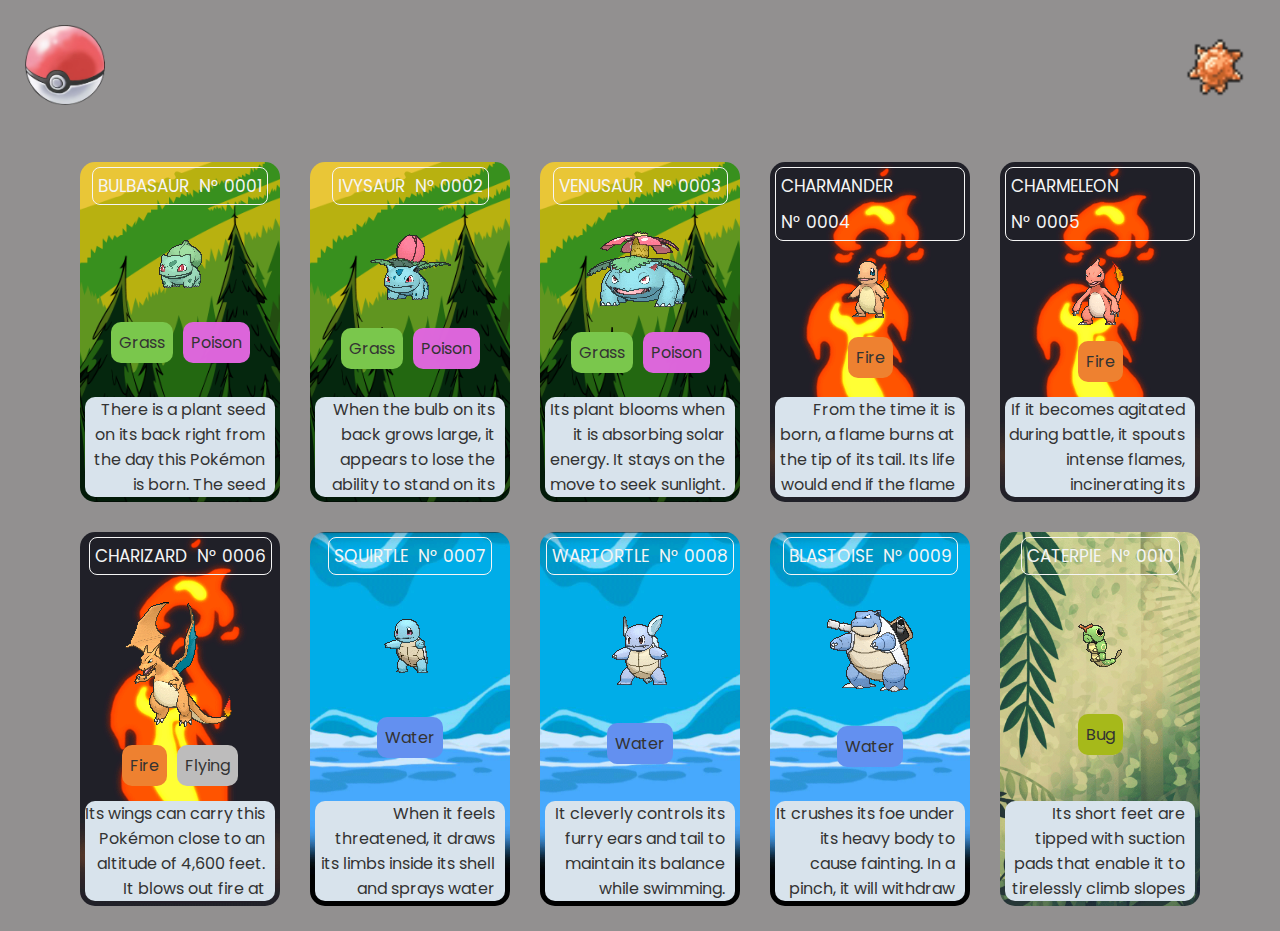
==== index.html @ ebc4c0cf "new-logo" ====
<!DOCTYPE html>
<html lang="en">
<head>
    <meta charset="UTF-8">
    <meta http-equiv="X-UA-Compatible" content="IE=edge">
    <meta name="viewport" content="width=device-width, initial-scale=1.0">

    <link rel="shortcut icon" href="./src/images/icon.png" type="image/x-icon">

    <link rel="stylesheet" href="./src/css/reset.css">
    <link rel="stylesheet" href="./src/css/style.css">
    <link rel="stylesheet" href="./src/css/scrollbar.css">
    <link rel="stylesheet" href="./src/css/themes.css">
    <link rel="stylesheet" href="./src/css/types.css">

    <link rel="preconnect" href="https://fonts.googleapis.com">
    <link rel="preconnect" href="https://fonts.gstatic.com" crossorigin>
    <link href="https://fonts.googleapis.com/css2?family=Poppins:wght@300;500;800&display=swap" rel="stylesheet">

    <title>LegendyDex - The ultimate PokeDex</title>
</head>
<body>
    <header>

        <a href="#">
            <img src="./src/images/pokeball.jpg" alt="pokeball-logo" class="logo">
        </a>
        <button id="theme-button" onclick="trocar_tema()">
            <img src="./src/images/sun-stone.png" alt="sun-button" class="button-img">
        </button>
       
    </header>

    <main>

        <ul class="poke-list">
            <li class="grass-poke-card">

                <div class="info">
                    <!-- span =  -->
                    <span>Bulbasaur</span>
                    <span>N° 0001</span>
                </div>

                <img src="./src/images/pokemons/bulbasaur.gif" alt="bulbasaur" class="poke-gif">

                <ul class="types">
                    <li class="grass-type">Grass</li>
                    <li class="poison-type">Poison</li>
                </ul>

                <p class="desc">
                    There is a plant seed on its back right from the day this Pokémon is born. The seed slowly grows 
                    larger.
                </p>

            </li>
            <li class="grass-poke-card">

                <div class="info">
                    <!-- span =  -->
                    <span>Ivysaur</span>
                    <span>N° 0002</span>
                </div>

                <img src="./src/images/pokemons/ivysaur.gif" alt="ivysaur" class="poke-gif">

                <ul class="types">
                    <li class="grass-type">Grass</li>
                    <li class="poison-type">Poison</li>
                </ul>

                <p class="desc">
                    When the bulb on its back grows large, it appears to lose the ability to stand on its hind legs.
                </p>

            </li>
            <li class="grass-poke-card">

                <div class="info">
                    <!-- span =  -->
                    <span>Venusaur</span>
                    <span>N° 0003</span>
                </div>

                <img src="./src/images/pokemons/venusaur.gif" alt="venusaur" class="poke-gif">

                <ul class="types">
                    <li class="grass-type">Grass</li>
                    <li class="poison-type">Poison</li>
                </ul>

                <p class="desc">
                    Its plant blooms when it is absorbing solar energy. It stays on the move to seek sunlight.
                </p>

            </li>
            <li class="fire-poke-card">

                <div class="info">
                    <!-- span =  -->
                    <span>Charmander</span>
                    <span>N° 0004</span>
                </div>

                <img src="./src/images/pokemons/charmander.gif" alt="charmander" class="poke-gif">

                <ul class="types">
                    <li class="fire-type">Fire</li>
                </ul>

                <p class="desc">
                    From the time it is born, a flame burns at the tip of its tail. Its life would end if the flame were 
                    to go out.
                </p>

            </li>
            <li class="fire-poke-card">

                <div class="info">
                    <!-- span =  -->
                    <span>Charmeleon</span>
                    <span>N° 0005</span>
                </div>

                <img src="./src/images/pokemons/charmeleon.gif" alt="charmeleon" class="poke-gif">

                <ul class="types">
                    <li class="fire-type">Fire</li>
                </ul>

                <p class="desc">
                    If it becomes agitated during battle, it spouts intense flames, incinerating its surroundings.
                </p>

            </li>
            <li class="fire-poke-card">

                <div class="info">
                    <!-- span =  -->
                    <span>Charizard</span>
                    <span>N° 0006</span>
                </div>

                <img src="./src/images/pokemons/charizard.gif" alt="charizard" class="poke-gif">

                <ul class="types">
                    <li class="fire-type">Fire</li>
                    <li class="flying-type">Flying</li>
                </ul>

                <p class="desc">
                    Its wings can carry this Pokémon close to an altitude of 4,600 feet. It blows out fire at very high 
                    temperatures.
                </p>

            </li>
            <li class="water-poke-card">

                <div class="info">
                    <!-- span =  -->
                    <span>Squirtle</span>
                    <span>N° 0007</span>
                </div>

                <img src="./src/images/pokemons/squirtle.gif" alt="squirtle" class="poke-gif">

                <ul class="types">
                    <li class="water-type">Water</li>
                </ul>

                <p class="desc">
                    When it feels threatened, it draws its limbs inside its shell and sprays water from its mouth.
                </p>

            </li>
            <li class="water-poke-card">

                <div class="info">
                    <!-- span =  -->
                    <span>Wartortle</span>
                    <span>N° 0008</span>
                </div>

                <img src="./src/images/pokemons/wartortle.gif" alt="wartortle" class="poke-gif">

                <ul class="types">
                    <li class="water-type">Water</li>
                </ul>

                <p class="desc">
                    It cleverly controls its furry ears and tail to maintain its balance while swimming.
                </p>

            </li>
            <li class="water-poke-card">

                <div class="info">
                    <!-- span =  -->
                    <span>Blastoise</span>
                    <span>N° 0009</span>
                </div>

                <img src="./src/images/pokemons/blastoise.gif" alt="blastoise" class="poke-gif">

                <ul class="types">
                    <li class="water-type">Water</li>
                </ul>

                <p class="desc">
                    It crushes its foe under its heavy body to cause fainting. In a pinch, it will withdraw inside its shell.
                </p>

            </li>
            <li class="insect-poke-card">

                <div class="info">
                    <!-- span =  -->
                    <span>Caterpie</span>
                    <span>N° 0010</span>
                </div>

                <img src="./src/images/pokemons/caterpie.gif" alt="caterpie" class="poke-gif">

                <ul class="types">
                    <li class="insect-type">Bug</li>
                </ul>

                <p class="desc">
                    Its short feet are tipped with suction pads that enable it to tirelessly climb slopes and walls.
                </p>

            </li>
        </ul>

    </main>

    <script src="./src/js/script.js"></script>
</body>
</html>
---- src/css/style.css ----
body{
    font-family: 'Poppins', sans-serif;
    max-width: 1280px; /* largura maxima */
    margin: 0 auto;

    background: #5e5b5bad;
    color: #333333;
}

header{
    display: flex;
    flex-direction: row;
    justify-content: space-between;

    padding: 25px;
}

main{
    padding: 25px;
}

.poke-list{
    display: flex;
    justify-content: center;
    flex-wrap: wrap; /* transforma linha em coluna caso ultrapasse o tamanho da tela */
    gap: 30px;
}

.logo:hover, .button-img:hover{
    transform: scale(1.05);
    cursor: pointer
}

.logo, .button-img{
    width: 80px;
}

#theme-button{
    background: none;
    border: none;
}

.info{
    display: flex;
    justify-content: space-between;

    flex-wrap: wrap;
    border: 1px solid #f5f5f5;
    border-radius: 8px;
}

.info span{
    padding: 5px;
    text-transform: uppercase;
    font-size: 17px;
    color: #f5f5f5;
}

/* .poke-gif{
    width: 70px;
    height: 70px;
} */

.types{
    display: flex;
    justify-content: space-between;
    gap: 10px;
}

.grass-type{
    background: #7ac74c;
    padding: 8px;
    border-radius: 10px;
}

.poison-type{
    background: #df67ddfb;
    padding: 8px;
    border-radius: 10px;
}

.fire-type{
    background: #ee8130;
    padding: 8px;
    border-radius: 10px;
}

.flying-type{
    background: #bdbcbc;
    padding: 8px;
    border-radius: 10px;
}

.water-type{
    background: #6390f0;
    padding: 8px;
    border-radius: 10px;
}

.insect-type{
    background: #a6b91a;
    padding: 8px;
    border-radius: 10px;
}

.desc{
    background: #d8e3ec;
    border-radius: 10px;

    text-align: right;
    max-height: 100px;
    padding-right: 10px;
    overflow-y: scroll; /* adiciona um scrool caso ultrapasse a altura */
}
---- src/css/scrollbar.css ----
/* ===== Scrollbar CSS ===== */

*::-webkit-scrollbar {
    width: 12px;
  }

  *::-webkit-scrollbar-track {
    background: #f1e9e9;
  }

  *::-webkit-scrollbar-thumb {
    background-color: #582965;
    border-radius: 10px;
    border: 3px solid #ffffff;
  }
---- src/css/themes.css ----
.dark{
    background: #212121;
    color: #f5f5f5;
}

.dark .poke-card, .dark .desc{
    background: #a8a8a8;
}
---- src/css/types.css ----
.fire-poke-card, .water-poke-card, .grass-poke-card, .insect-poke-card{
    width: 200px;
    padding: 5px;

    display: flex;
    flex-direction: column;
    justify-content: space-between;
    align-items: center;
    gap: 15px;

    border-radius: 15px;

    transition: 0.2s ease-in;
}

.fire-poke-card:hover, .water-poke-card:hover, .grass-poke-card:hover, .insect-poke-card:hover{
    transform: scale(1.05);
    cursor: pointer;
}

/* fire type*/
.fire-poke-card{
    background: url(../images/backgrounds/fire-background-fixed.png) center center;
    background-size: cover;
}

.fire-poke-card:hover{
    background: url(../images/backgrounds/fire-background.gif) center center;
}

/* water type */
.water-poke-card{
    background: url(../images/backgrounds/water-background-fixed.png) center center;
    background-size: cover;
}

.water-poke-card:hover{
    background: url(../images/backgrounds/water-background.gif) center center;
}

/* grass type */
.grass-poke-card{
    background: url(../images/backgrounds/grass-background-fixed.png) center center;
    background-size: cover;
}

.grass-poke-card:hover{
    background: url(../images/backgrounds/grass-background.gif) center center;
    background-size: cover;
}

/* poison type */
.insect-poke-card{
    background: url(../images/backgrounds/insect-background-fixed.png) center center;
    background-size: cover;
}

.insect-poke-card:hover{
    background: url(../images/backgrounds/insect-background.gif) center center; 
    background-size: cover;
}
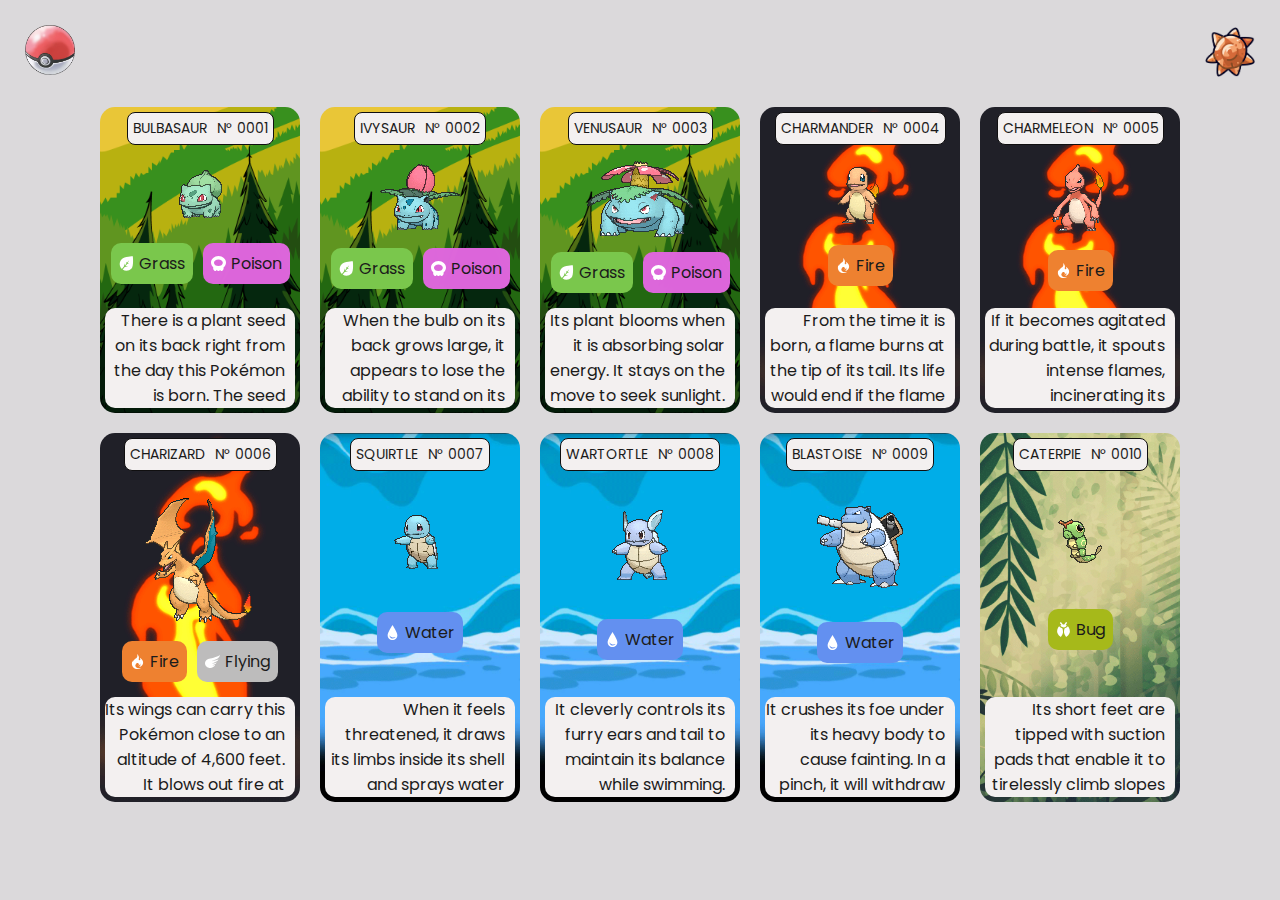
==== commit 96b608ed: "new-style" ====
--- a/index.html
+++ b/index.html
@@ -9,7 +9,6 @@
 
     <link rel="stylesheet" href="./src/css/reset.css">
     <link rel="stylesheet" href="./src/css/style.css">
-    <link rel="stylesheet" href="./src/css/scrollbar.css">
     <link rel="stylesheet" href="./src/css/themes.css">
     <link rel="stylesheet" href="./src/css/types.css">
 
@@ -38,15 +37,21 @@
 
                 <div class="info">
                     <!-- span =  -->
-                    <span>Bulbasaur</span>
-                    <span>N° 0001</span>
+                    <span class="poke-name-num">Bulbasaur</span>
+                    <span class="poke-name-num">N° 0001</span>
                 </div>
 
                 <img src="./src/images/pokemons/bulbasaur.gif" alt="bulbasaur" class="poke-gif">
 
                 <ul class="types">
-                    <li class="grass-type">Grass</li>
-                    <li class="poison-type">Poison</li>
+                    <li class="grass-type">
+                        <img class="types-icons" src="src/images/icons/types/grass.svg" alt="grass type">
+                        Grass
+                    </li>
+                    <li class="poison-type">
+                        <img class="types-icons" src="src/images/icons/types/poison.svg" alt="poison type">
+                        Poison
+                    </li>
                 </ul>
 
                 <p class="desc">
@@ -59,15 +64,21 @@
 
                 <div class="info">
                     <!-- span =  -->
-                    <span>Ivysaur</span>
-                    <span>N° 0002</span>
+                    <span class="poke-name-num">Ivysaur</span>
+                    <span class="poke-name-num">N° 0002</span>
                 </div>
 
                 <img src="./src/images/pokemons/ivysaur.gif" alt="ivysaur" class="poke-gif">
 
                 <ul class="types">
-                    <li class="grass-type">Grass</li>
-                    <li class="poison-type">Poison</li>
+                    <li class="grass-type">
+                        <img class="types-icons" src="src/images/icons/types/grass.svg" alt="grass type">
+                        Grass
+                    </li>
+                    <li class="poison-type">
+                        <img class="types-icons" src="src/images/icons/types/poison.svg" alt="poison type">
+                        Poison
+                    </li>
                 </ul>
 
                 <p class="desc">
@@ -79,15 +90,21 @@
 
                 <div class="info">
                     <!-- span =  -->
-                    <span>Venusaur</span>
-                    <span>N° 0003</span>
+                    <span class="poke-name-num">Venusaur</span>
+                    <span class="poke-name-num">N° 0003</span>
                 </div>
 
                 <img src="./src/images/pokemons/venusaur.gif" alt="venusaur" class="poke-gif">
 
                 <ul class="types">
-                    <li class="grass-type">Grass</li>
-                    <li class="poison-type">Poison</li>
+                    <li class="grass-type">
+                        <img class="types-icons" src="src/images/icons/types/grass.svg" alt="grass type">
+                        Grass
+                    </li>
+                    <li class="poison-type">
+                        <img class="types-icons" src="src/images/icons/types/poison.svg" alt="poison type">
+                        Poison
+                    </li>
                 </ul>
 
                 <p class="desc">
@@ -99,14 +116,17 @@
 
                 <div class="info">
                     <!-- span =  -->
-                    <span>Charmander</span>
-                    <span>N° 0004</span>
+                    <span class="poke-name-num">Charmander</span>
+                    <span class="poke-name-num">N° 0004</span>
                 </div>
 
                 <img src="./src/images/pokemons/charmander.gif" alt="charmander" class="poke-gif">
 
                 <ul class="types">
-                    <li class="fire-type">Fire</li>
+                    <li class="fire-type">
+                        <img class="types-icons" src="src/images/icons/types/fire.svg" alt="fire type">
+                        Fire
+                    </li>
                 </ul>
 
                 <p class="desc">
@@ -119,14 +139,17 @@
 
                 <div class="info">
                     <!-- span =  -->
-                    <span>Charmeleon</span>
-                    <span>N° 0005</span>
+                    <span class="poke-name-num">Charmeleon</span>
+                    <span class="poke-name-num">N° 0005</span>
                 </div>
 
                 <img src="./src/images/pokemons/charmeleon.gif" alt="charmeleon" class="poke-gif">
 
                 <ul class="types">
-                    <li class="fire-type">Fire</li>
+                    <li class="fire-type">
+                        <img class="types-icons" src="src/images/icons/types/fire.svg" alt="fire type">
+                        Fire
+                    </li>
                 </ul>
 
                 <p class="desc">
@@ -138,15 +161,21 @@
 
                 <div class="info">
                     <!-- span =  -->
-                    <span>Charizard</span>
-                    <span>N° 0006</span>
+                    <span class="poke-name-num">Charizard</span>
+                    <span class="poke-name-num">N° 0006</span>
                 </div>
 
                 <img src="./src/images/pokemons/charizard.gif" alt="charizard" class="poke-gif">
 
                 <ul class="types">
-                    <li class="fire-type">Fire</li>
-                    <li class="flying-type">Flying</li>
+                    <li class="fire-type">
+                        <img class="types-icons" src="src/images/icons/types/fire.svg" alt="fire type">
+                        Fire
+                    </li>
+                    <li class="flying-type">
+                        <img class="types-icons" src="src/images/icons/types/flying.svg" alt="flying type">
+                        Flying
+                    </li>
                 </ul>
 
                 <p class="desc">
@@ -159,14 +188,17 @@
 
                 <div class="info">
                     <!-- span =  -->
-                    <span>Squirtle</span>
-                    <span>N° 0007</span>
+                    <span class="poke-name-num">Squirtle</span>
+                    <span class="poke-name-num">N° 0007</span>
                 </div>
 
                 <img src="./src/images/pokemons/squirtle.gif" alt="squirtle" class="poke-gif">
 
                 <ul class="types">
-                    <li class="water-type">Water</li>
+                    <li class="water-type">
+                        <img class="types-icons" src="src/images/icons/types/water.svg" alt="water type">
+                        Water
+                    </li>
                 </ul>
 
                 <p class="desc">
@@ -178,14 +210,17 @@
 
                 <div class="info">
                     <!-- span =  -->
-                    <span>Wartortle</span>
-                    <span>N° 0008</span>
+                    <span class="poke-name-num">Wartortle</span>
+                    <span class="poke-name-num">N° 0008</span>
                 </div>
 
                 <img src="./src/images/pokemons/wartortle.gif" alt="wartortle" class="poke-gif">
 
                 <ul class="types">
-                    <li class="water-type">Water</li>
+                    <li class="water-type">
+                        <img class="types-icons" src="src/images/icons/types/water.svg" alt="water type">
+                        Water
+                    </li>
                 </ul>
 
                 <p class="desc">
@@ -197,14 +232,17 @@
 
                 <div class="info">
                     <!-- span =  -->
-                    <span>Blastoise</span>
-                    <span>N° 0009</span>
+                    <span class="poke-name-num">Blastoise</span>
+                    <span class="poke-name-num">N° 0009</span>
                 </div>
 
                 <img src="./src/images/pokemons/blastoise.gif" alt="blastoise" class="poke-gif">
 
                 <ul class="types">
-                    <li class="water-type">Water</li>
+                    <li class="water-type">
+                        <img class="types-icons" src="src/images/icons/types/water.svg" alt="water type">
+                        Water
+                    </li>
                 </ul>
 
                 <p class="desc">
@@ -212,18 +250,21 @@
                 </p>
 
             </li>
-            <li class="insect-poke-card">
-
-                <div class="info">
-                    <!-- span =  -->
-                    <span>Caterpie</span>
-                    <span>N° 0010</span>
+            <li class="bug-poke-card">
+
+                <div class="info">
+                    <!-- span =  -->
+                    <span class="poke-name-num">Caterpie</span>
+                    <span class="poke-name-num">N° 0010</span>
                 </div>
 
                 <img src="./src/images/pokemons/caterpie.gif" alt="caterpie" class="poke-gif">
 
                 <ul class="types">
-                    <li class="insect-type">Bug</li>
+                    <li class="bug-type">
+                        <img class="types-icons" src="src/images/icons/types/bug.svg" alt="bug type">
+                        Bug
+                    </li>
                 </ul>
 
                 <p class="desc">
--- a/src/css/style.css
+++ b/src/css/style.css
@@ -1,10 +1,26 @@
+:root{
+    /* colors */
+    --white: #f3f0f0;
+    --dark: #100F10;
+    --medium-dark: #1b1b1b;
+    --red: #E33D33;
+
+    --background: #DBD9DB;
+
+    /* measurements */
+    --medium: 0.875rem;
+}
+
 body{
+    display: flex;
+    flex-direction: column;
+
     font-family: 'Poppins', sans-serif;
-    max-width: 1280px; /* largura maxima */
+
     margin: 0 auto;
 
-    background: #5e5b5bad;
-    color: #333333;
+    background: var(--background);
+    color: var(--medium-dark);
 }
 
 header{
@@ -15,15 +31,11 @@
     padding: 25px;
 }
 
-main{
-    padding: 25px;
-}
-
 .poke-list{
     display: flex;
     justify-content: center;
     flex-wrap: wrap; /* transforma linha em coluna caso ultrapasse o tamanho da tela */
-    gap: 30px;
+    gap: 20px;
 }
 
 .logo:hover, .button-img:hover{
@@ -32,7 +44,7 @@
 }
 
 .logo, .button-img{
-    width: 80px;
+    width: 50px;
 }
 
 #theme-button{
@@ -43,72 +55,43 @@
 .info{
     display: flex;
     justify-content: space-between;
+    background: var(--white);
 
     flex-wrap: wrap;
-    border: 1px solid #f5f5f5;
+    border: 1px solid var(--dark);
     border-radius: 8px;
 }
 
-.info span{
+.poke-name-num{
     padding: 5px;
     text-transform: uppercase;
-    font-size: 17px;
-    color: #f5f5f5;
-}
-
-/* .poke-gif{
-    width: 70px;
-    height: 70px;
-} */
-
-.types{
-    display: flex;
-    justify-content: space-between;
-    gap: 10px;
-}
-
-.grass-type{
-    background: #7ac74c;
-    padding: 8px;
-    border-radius: 10px;
-}
-
-.poison-type{
-    background: #df67ddfb;
-    padding: 8px;
-    border-radius: 10px;
-}
-
-.fire-type{
-    background: #ee8130;
-    padding: 8px;
-    border-radius: 10px;
-}
-
-.flying-type{
-    background: #bdbcbc;
-    padding: 8px;
-    border-radius: 10px;
-}
-
-.water-type{
-    background: #6390f0;
-    padding: 8px;
-    border-radius: 10px;
-}
-
-.insect-type{
-    background: #a6b91a;
-    padding: 8px;
-    border-radius: 10px;
+    font-size: var(--medium);
 }
 
 .desc{
-    background: #d8e3ec;
+    background: var(--white);
     border-radius: 10px;
 
     text-align: right;
+
     max-height: 100px;
     padding-right: 10px;
+
     overflow-y: scroll; /* adiciona um scrool caso ultrapasse a altura */
+}
+/* ===== Scrollbar CSS ===== */
+*::-webkit-scrollbar {
+    width: var(--medium);
+  }
+
+*::-webkit-scrollbar-track {
+    background: var(--white);
+    border-top-right-radius: 10px;
+    border-bottom-right-radius: 10px;
+}
+
+*::-webkit-scrollbar-thumb {
+    background-color: var(--red);
+    border-radius: 10px;
+    border: 3px solid var(--white);
 }--- a/src/css/themes.css
+++ b/src/css/themes.css
@@ -1,8 +1,30 @@
-.dark{
-    background: #212121;
-    color: #f5f5f5;
+:root{
+    /* colors */
+    --white: #f3f0f0;
+    --dark: #100F10;
+    --medium-dark: #1b1b1b;
+    --purple: #582965;
 }
 
-.dark .poke-card, .dark .desc{
-    background: #a8a8a8;
+.dark{
+    background: var(--dark);
+    color: var(--white);
+}
+
+.dark .info{
+    background: var(--medium-dark);
+    border: 1px solid var(--white);
+}
+
+.dark .desc{
+    background: var(--medium-dark);
+}
+
+.dark *::-webkit-scrollbar-track{
+    background: var(--medium-dark);
+}
+
+.dark *::-webkit-scrollbar-thumb{
+    background-color: var(--purple);
+    border: 3px solid var(--medium-dark);
 }--- a/src/css/types.css
+++ b/src/css/types.css
@@ -1,4 +1,15 @@
-.fire-poke-card, .water-poke-card, .grass-poke-card, .insect-poke-card{
+.types{
+    display: flex;
+    justify-content: space-between;
+    flex-wrap: wrap;
+    gap: 10px;
+}
+
+.types-icons{
+    height: 15px;
+}
+
+.fire-poke-card, .water-poke-card, .grass-poke-card, .bug-poke-card{
     width: 200px;
     padding: 5px;
 
@@ -13,29 +24,20 @@
     transition: 0.2s ease-in;
 }
 
-.fire-poke-card:hover, .water-poke-card:hover, .grass-poke-card:hover, .insect-poke-card:hover{
+.grass-type, .poison-type, .fire-type, .flying-type, .water-type, .bug-type{
+    display: flex;
+    align-items: center;
+    justify-content: space-between;
+    gap: 5px;
+
+    padding: 8px;
+    border-radius: 10px;
+}
+
+/* hover dos cards */
+.fire-poke-card:hover, .water-poke-card:hover, .grass-poke-card:hover, .bug-poke-card:hover{
     transform: scale(1.05);
     cursor: pointer;
-}
-
-/* fire type*/
-.fire-poke-card{
-    background: url(../images/backgrounds/fire-background-fixed.png) center center;
-    background-size: cover;
-}
-
-.fire-poke-card:hover{
-    background: url(../images/backgrounds/fire-background.gif) center center;
-}
-
-/* water type */
-.water-poke-card{
-    background: url(../images/backgrounds/water-background-fixed.png) center center;
-    background-size: cover;
-}
-
-.water-poke-card:hover{
-    background: url(../images/backgrounds/water-background.gif) center center;
 }
 
 /* grass type */
@@ -49,13 +51,59 @@
     background-size: cover;
 }
 
+.grass-type{
+    background: #7ac74c;
+}
+
 /* poison type */
-.insect-poke-card{
+.poison-type{
+    background: #df67ddfb;
+}
+
+/* fire type*/
+.fire-poke-card{
+    background: url(../images/backgrounds/fire-background-fixed.png) center center;
+    background-size: cover;
+}
+
+.fire-poke-card:hover{
+    background: url(../images/backgrounds/fire-background.gif) center center;
+}
+
+.fire-type{
+    background: #ee8130;
+}
+
+/* flying type */
+.flying-type{
+    background: #bdbcbc;
+}
+
+/* water type */
+.water-poke-card{
+    background: url(../images/backgrounds/water-background-fixed.png) center center;
+    background-size: cover;
+}
+
+.water-poke-card:hover{
+    background: url(../images/backgrounds/water-background.gif) center center;
+}
+
+.water-type{
+    background: #6390f0;
+}
+
+/* poison type */
+.bug-poke-card{
     background: url(../images/backgrounds/insect-background-fixed.png) center center;
     background-size: cover;
 }
 
-.insect-poke-card:hover{
+.bug-poke-card:hover{
     background: url(../images/backgrounds/insect-background.gif) center center; 
     background-size: cover;
+}
+
+.bug-type{
+    background: #a6b91a;
 }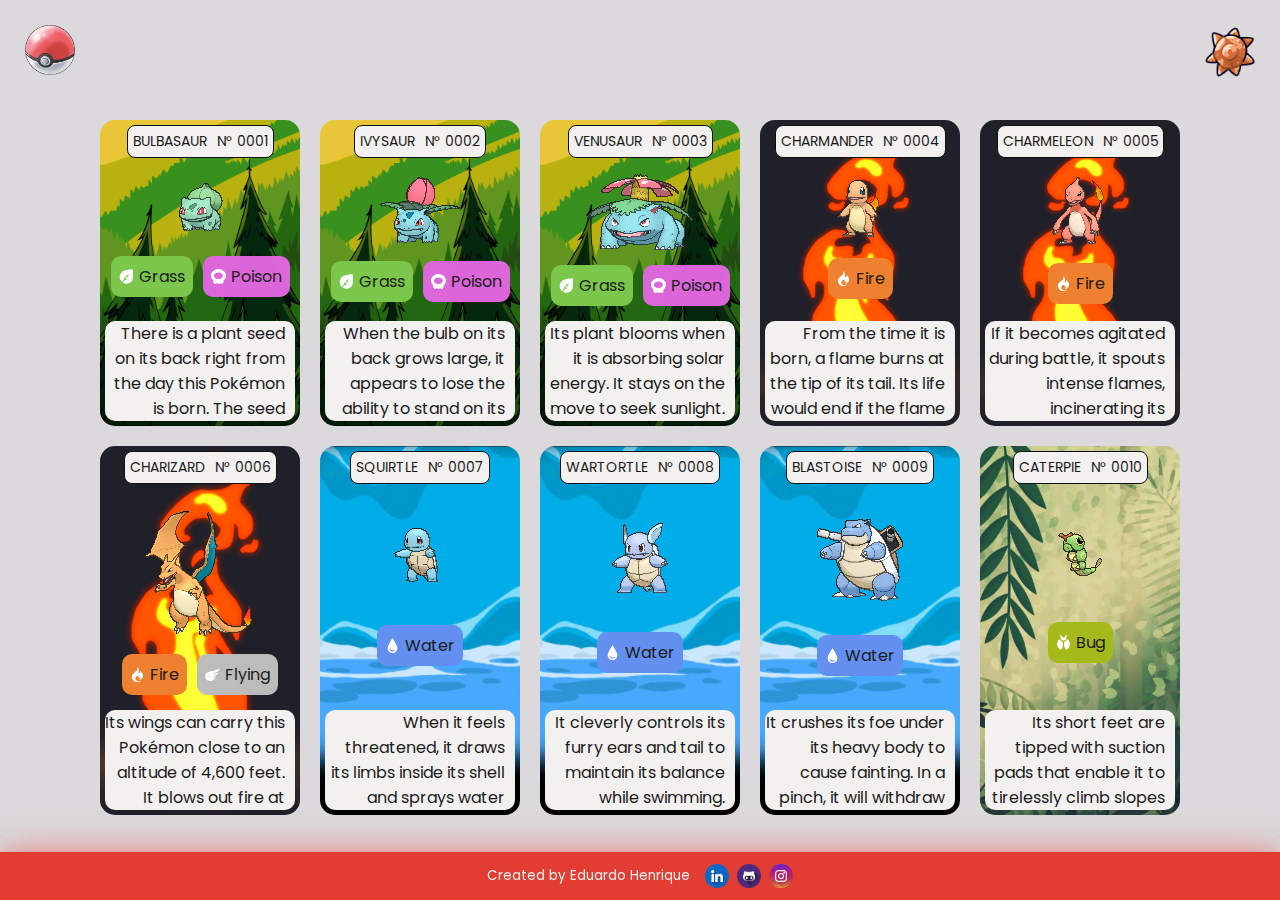
==== commit 2ab1e0d1: "footer" ====
--- a/index.html
+++ b/index.html
@@ -276,6 +276,21 @@
 
     </main>
 
+    <footer>
+        <small>Created by Eduardo Henrique</small>
+        <div class="social-medias">
+            <a href="https://www.linkedin.com/in/eduardohenriquedev/" target="_blank" rel="noopener noreferrer" class="social-medias-link">
+                <img class="social-medias-icons" id="icon1" src="src/images/icons/social-medias/light/linkedin.png" alt="linkedin">
+            </a>
+            <a href="https://github.com/Git-Eduardo-Henrique/Pokemon-Landing-Page" target="_blank" rel="noopener noreferrer" class="social-medias-link">
+                <img class="social-medias-icons" id="icon2" src="src/images/icons/social-medias/light/github.png" alt="github">
+            </a>
+            <a href="https://www.instagram.com/eduardo_henrique_0101/" target="_blank" rel="noopener noreferrer" class="social-medias-link">
+                <img class="social-medias-icons" id="icon3" src="src/images/icons/social-medias/light/instagram.png" alt="instagram">
+            </a>
+        </div>
+    </footer>
+
     <script src="./src/js/script.js"></script>
 </body>
 </html>--- a/src/css/style.css
+++ b/src/css/style.css
@@ -14,6 +14,8 @@
 body{
     display: flex;
     flex-direction: column;
+    justify-content: space-between;
+    height: 100vh;
 
     font-family: 'Poppins', sans-serif;
 
@@ -29,6 +31,22 @@
     justify-content: space-between;
 
     padding: 25px;
+}
+
+footer{
+    display: flex;
+    align-items: center;
+    justify-content: center;
+    gap: 15px;
+    margin-top: 1.5rem;
+    padding: 0.5rem;
+
+    height: 3rem;
+
+    background: var(--red);
+    box-shadow: 0px 10px 40px var(--red);
+
+    color: var(--white);
 }
 
 .poke-list{
@@ -79,6 +97,22 @@
 
     overflow-y: scroll; /* adiciona um scrool caso ultrapasse a altura */
 }
+
+.social-medias{
+    display: flex;
+    align-items: center;
+    justify-content: space-around;
+    gap: 0.5rem;
+}
+
+.social-medias-link{
+    display: flex;
+    align-items: center;
+}
+
+.social-medias-icons{
+    height: 1.5rem;
+}
 /* ===== Scrollbar CSS ===== */
 *::-webkit-scrollbar {
     width: var(--medium);
--- a/src/css/themes.css
+++ b/src/css/themes.css
@@ -27,4 +27,10 @@
 .dark *::-webkit-scrollbar-thumb{
     background-color: var(--purple);
     border: 3px solid var(--medium-dark);
+}
+
+.dark footer{
+    background: var(--purple);
+    color: var(--dark);
+    box-shadow: 0px 10px 40px var(--purple);
 }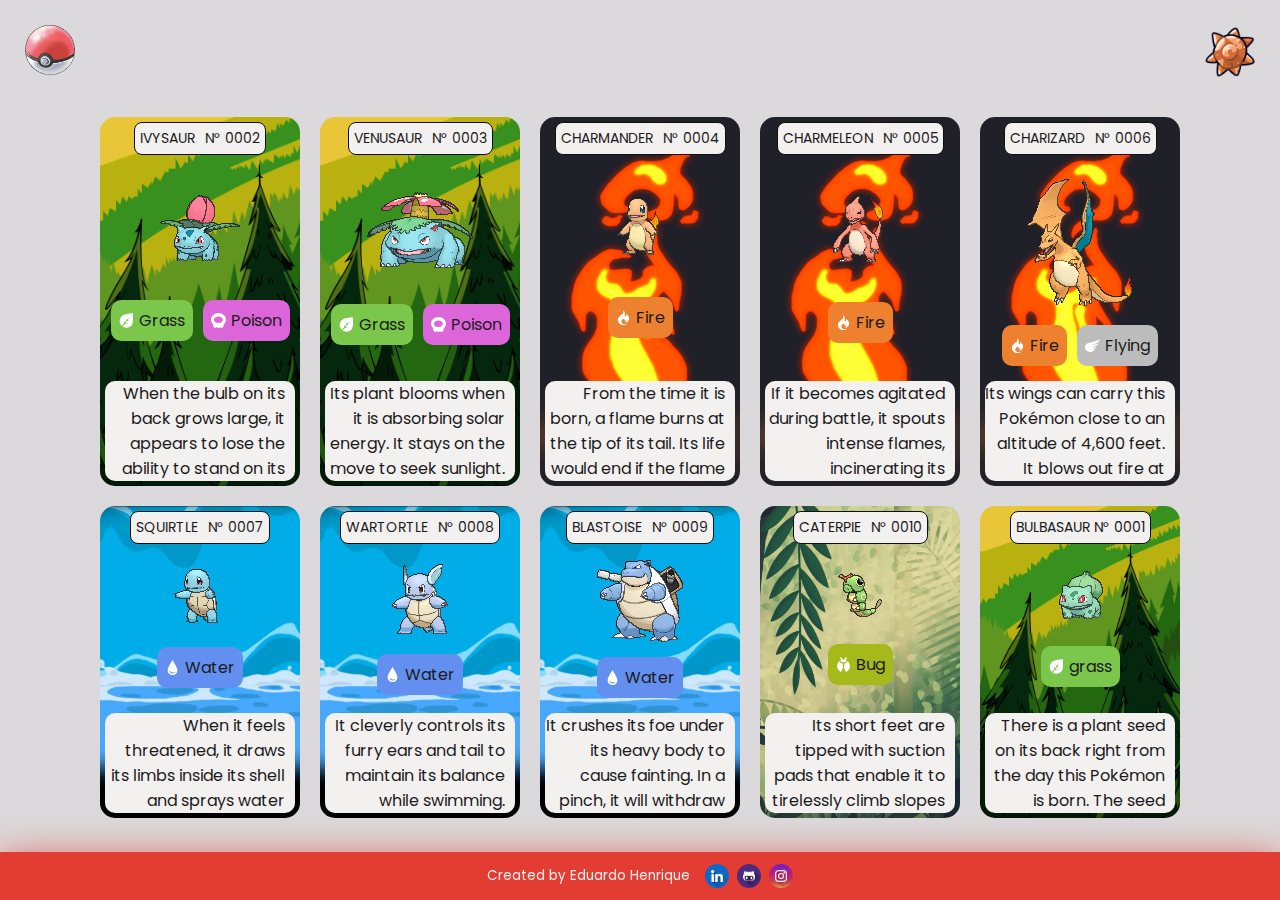
==== commit b52663d3: "gerar-cards-v1" ====
--- a/index.html
+++ b/index.html
@@ -24,19 +24,18 @@
         <a href="#">
             <img src="./src/images/pokeball.jpg" alt="pokeball-logo" class="logo">
         </a>
-        <button id="theme-button" onclick="trocar_tema()">
+        <button id="theme-button">
             <img src="./src/images/sun-stone.png" alt="sun-button" class="button-img">
-        </button>
+        </button>        
        
     </header>
 
     <main>
 
         <ul class="poke-list">
-            <li class="grass-poke-card">
-
-                <div class="info">
-                    <!-- span =  -->
+            <!-- <li class="grass-poke-card">
+
+                <div class="info">
                     <span class="poke-name-num">Bulbasaur</span>
                     <span class="poke-name-num">N° 0001</span>
                 </div>
@@ -59,7 +58,7 @@
                     larger.
                 </p>
 
-            </li>
+            </li> -->
             <li class="grass-poke-card">
 
                 <div class="info">
@@ -291,6 +290,6 @@
         </div>
     </footer>
 
-    <script src="./src/js/script.js"></script>
+    <script type="module" src="./src/js/script.js"></script>
 </body>
 </html>--- a/src/css/style.css
+++ b/src/css/style.css
@@ -40,6 +40,8 @@
     gap: 15px;
     margin-top: 1.5rem;
     padding: 0.5rem;
+
+    
 
     height: 3rem;
 
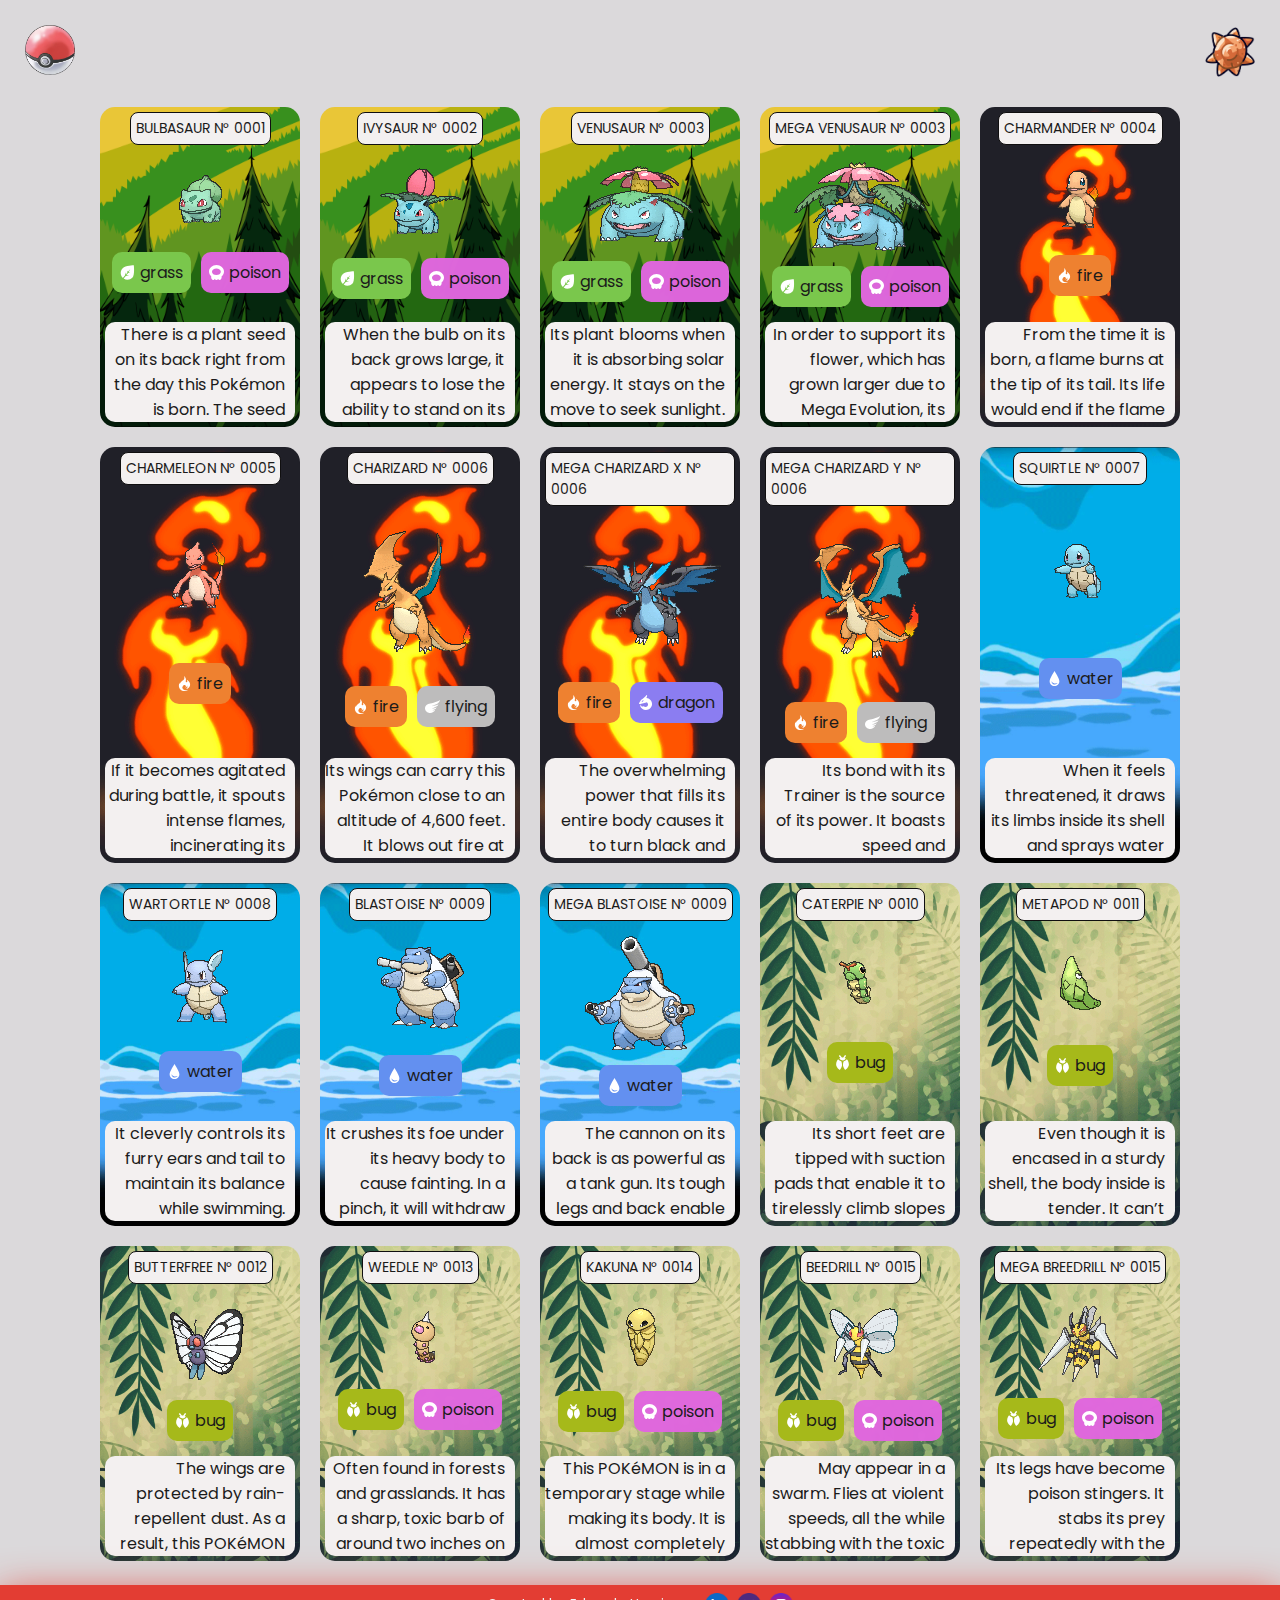
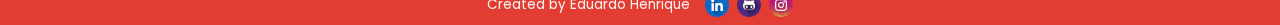
==== commit 0bb8e707: "gerar-cards-v2" ====
--- a/index.html
+++ b/index.html
@@ -33,244 +33,7 @@
     <main>
 
         <ul class="poke-list">
-            <!-- <li class="grass-poke-card">
-
-                <div class="info">
-                    <span class="poke-name-num">Bulbasaur</span>
-                    <span class="poke-name-num">N° 0001</span>
-                </div>
-
-                <img src="./src/images/pokemons/bulbasaur.gif" alt="bulbasaur" class="poke-gif">
-
-                <ul class="types">
-                    <li class="grass-type">
-                        <img class="types-icons" src="src/images/icons/types/grass.svg" alt="grass type">
-                        Grass
-                    </li>
-                    <li class="poison-type">
-                        <img class="types-icons" src="src/images/icons/types/poison.svg" alt="poison type">
-                        Poison
-                    </li>
-                </ul>
-
-                <p class="desc">
-                    There is a plant seed on its back right from the day this Pokémon is born. The seed slowly grows 
-                    larger.
-                </p>
-
-            </li> -->
-            <li class="grass-poke-card">
-
-                <div class="info">
-                    <!-- span =  -->
-                    <span class="poke-name-num">Ivysaur</span>
-                    <span class="poke-name-num">N° 0002</span>
-                </div>
-
-                <img src="./src/images/pokemons/ivysaur.gif" alt="ivysaur" class="poke-gif">
-
-                <ul class="types">
-                    <li class="grass-type">
-                        <img class="types-icons" src="src/images/icons/types/grass.svg" alt="grass type">
-                        Grass
-                    </li>
-                    <li class="poison-type">
-                        <img class="types-icons" src="src/images/icons/types/poison.svg" alt="poison type">
-                        Poison
-                    </li>
-                </ul>
-
-                <p class="desc">
-                    When the bulb on its back grows large, it appears to lose the ability to stand on its hind legs.
-                </p>
-
-            </li>
-            <li class="grass-poke-card">
-
-                <div class="info">
-                    <!-- span =  -->
-                    <span class="poke-name-num">Venusaur</span>
-                    <span class="poke-name-num">N° 0003</span>
-                </div>
-
-                <img src="./src/images/pokemons/venusaur.gif" alt="venusaur" class="poke-gif">
-
-                <ul class="types">
-                    <li class="grass-type">
-                        <img class="types-icons" src="src/images/icons/types/grass.svg" alt="grass type">
-                        Grass
-                    </li>
-                    <li class="poison-type">
-                        <img class="types-icons" src="src/images/icons/types/poison.svg" alt="poison type">
-                        Poison
-                    </li>
-                </ul>
-
-                <p class="desc">
-                    Its plant blooms when it is absorbing solar energy. It stays on the move to seek sunlight.
-                </p>
-
-            </li>
-            <li class="fire-poke-card">
-
-                <div class="info">
-                    <!-- span =  -->
-                    <span class="poke-name-num">Charmander</span>
-                    <span class="poke-name-num">N° 0004</span>
-                </div>
-
-                <img src="./src/images/pokemons/charmander.gif" alt="charmander" class="poke-gif">
-
-                <ul class="types">
-                    <li class="fire-type">
-                        <img class="types-icons" src="src/images/icons/types/fire.svg" alt="fire type">
-                        Fire
-                    </li>
-                </ul>
-
-                <p class="desc">
-                    From the time it is born, a flame burns at the tip of its tail. Its life would end if the flame were 
-                    to go out.
-                </p>
-
-            </li>
-            <li class="fire-poke-card">
-
-                <div class="info">
-                    <!-- span =  -->
-                    <span class="poke-name-num">Charmeleon</span>
-                    <span class="poke-name-num">N° 0005</span>
-                </div>
-
-                <img src="./src/images/pokemons/charmeleon.gif" alt="charmeleon" class="poke-gif">
-
-                <ul class="types">
-                    <li class="fire-type">
-                        <img class="types-icons" src="src/images/icons/types/fire.svg" alt="fire type">
-                        Fire
-                    </li>
-                </ul>
-
-                <p class="desc">
-                    If it becomes agitated during battle, it spouts intense flames, incinerating its surroundings.
-                </p>
-
-            </li>
-            <li class="fire-poke-card">
-
-                <div class="info">
-                    <!-- span =  -->
-                    <span class="poke-name-num">Charizard</span>
-                    <span class="poke-name-num">N° 0006</span>
-                </div>
-
-                <img src="./src/images/pokemons/charizard.gif" alt="charizard" class="poke-gif">
-
-                <ul class="types">
-                    <li class="fire-type">
-                        <img class="types-icons" src="src/images/icons/types/fire.svg" alt="fire type">
-                        Fire
-                    </li>
-                    <li class="flying-type">
-                        <img class="types-icons" src="src/images/icons/types/flying.svg" alt="flying type">
-                        Flying
-                    </li>
-                </ul>
-
-                <p class="desc">
-                    Its wings can carry this Pokémon close to an altitude of 4,600 feet. It blows out fire at very high 
-                    temperatures.
-                </p>
-
-            </li>
-            <li class="water-poke-card">
-
-                <div class="info">
-                    <!-- span =  -->
-                    <span class="poke-name-num">Squirtle</span>
-                    <span class="poke-name-num">N° 0007</span>
-                </div>
-
-                <img src="./src/images/pokemons/squirtle.gif" alt="squirtle" class="poke-gif">
-
-                <ul class="types">
-                    <li class="water-type">
-                        <img class="types-icons" src="src/images/icons/types/water.svg" alt="water type">
-                        Water
-                    </li>
-                </ul>
-
-                <p class="desc">
-                    When it feels threatened, it draws its limbs inside its shell and sprays water from its mouth.
-                </p>
-
-            </li>
-            <li class="water-poke-card">
-
-                <div class="info">
-                    <!-- span =  -->
-                    <span class="poke-name-num">Wartortle</span>
-                    <span class="poke-name-num">N° 0008</span>
-                </div>
-
-                <img src="./src/images/pokemons/wartortle.gif" alt="wartortle" class="poke-gif">
-
-                <ul class="types">
-                    <li class="water-type">
-                        <img class="types-icons" src="src/images/icons/types/water.svg" alt="water type">
-                        Water
-                    </li>
-                </ul>
-
-                <p class="desc">
-                    It cleverly controls its furry ears and tail to maintain its balance while swimming.
-                </p>
-
-            </li>
-            <li class="water-poke-card">
-
-                <div class="info">
-                    <!-- span =  -->
-                    <span class="poke-name-num">Blastoise</span>
-                    <span class="poke-name-num">N° 0009</span>
-                </div>
-
-                <img src="./src/images/pokemons/blastoise.gif" alt="blastoise" class="poke-gif">
-
-                <ul class="types">
-                    <li class="water-type">
-                        <img class="types-icons" src="src/images/icons/types/water.svg" alt="water type">
-                        Water
-                    </li>
-                </ul>
-
-                <p class="desc">
-                    It crushes its foe under its heavy body to cause fainting. In a pinch, it will withdraw inside its shell.
-                </p>
-
-            </li>
-            <li class="bug-poke-card">
-
-                <div class="info">
-                    <!-- span =  -->
-                    <span class="poke-name-num">Caterpie</span>
-                    <span class="poke-name-num">N° 0010</span>
-                </div>
-
-                <img src="./src/images/pokemons/caterpie.gif" alt="caterpie" class="poke-gif">
-
-                <ul class="types">
-                    <li class="bug-type">
-                        <img class="types-icons" src="src/images/icons/types/bug.svg" alt="bug type">
-                        Bug
-                    </li>
-                </ul>
-
-                <p class="desc">
-                    Its short feet are tipped with suction pads that enable it to tirelessly climb slopes and walls.
-                </p>
-
-            </li>
+          <!-- cards são criados pelo javascript -->
         </ul>
 
     </main>
--- a/src/css/types.css
+++ b/src/css/types.css
@@ -24,7 +24,7 @@
     transition: 0.2s ease-in;
 }
 
-.grass-type, .poison-type, .fire-type, .flying-type, .water-type, .bug-type{
+.grass-type, .poison-type, .fire-type, .flying-type, .water-type, .bug-type, .dragon-type{
     display: flex;
     align-items: center;
     justify-content: space-between;
@@ -106,4 +106,9 @@
 
 .bug-type{
     background: #a6b91a;
+}
+
+/* dragon */
+.dragon-type{
+    background: #8B7DF1;
 }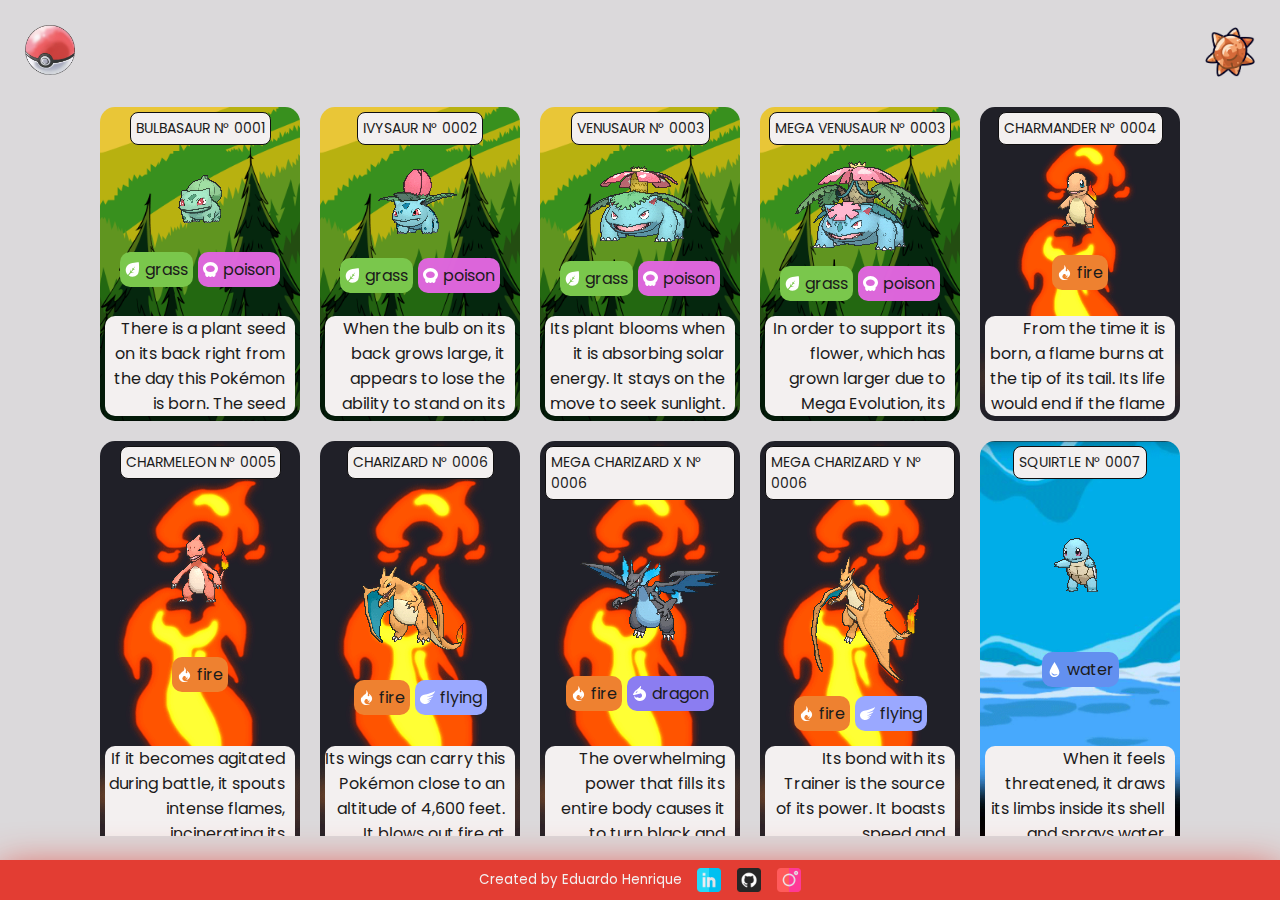
==== commit 44d262c4: "icons-v2" ====
--- a/index.html
+++ b/index.html
@@ -9,7 +9,7 @@
 
     <link rel="stylesheet" href="./src/css/reset.css">
     <link rel="stylesheet" href="./src/css/style.css">
-    <link rel="stylesheet" href="./src/css/themes.css">
+    <link rel="stylesheet" href="./src/css/dark_theme.css">
     <link rel="stylesheet" href="./src/css/types.css">
 
     <link rel="preconnect" href="https://fonts.googleapis.com">
@@ -42,13 +42,13 @@
         <small>Created by Eduardo Henrique</small>
         <div class="social-medias">
             <a href="https://www.linkedin.com/in/eduardohenriquedev/" target="_blank" rel="noopener noreferrer" class="social-medias-link">
-                <img class="social-medias-icons" id="icon1" src="src/images/icons/social-medias/light/linkedin.png" alt="linkedin">
+                <img class="social-medias-icons" src="src/images/icons/social-medias/linkedin.png" alt="linkedin">
             </a>
             <a href="https://github.com/Git-Eduardo-Henrique/Pokemon-Landing-Page" target="_blank" rel="noopener noreferrer" class="social-medias-link">
-                <img class="social-medias-icons" id="icon2" src="src/images/icons/social-medias/light/github.png" alt="github">
+                <img class="social-medias-icons" src="src/images/icons/social-medias/github.png" alt="github">
             </a>
             <a href="https://www.instagram.com/eduardo_henrique_0101/" target="_blank" rel="noopener noreferrer" class="social-medias-link">
-                <img class="social-medias-icons" id="icon3" src="src/images/icons/social-medias/light/instagram.png" alt="instagram">
+                <img class="social-medias-icons" src="src/images/icons/social-medias/instagram.png" alt="instagram">
             </a>
         </div>
     </footer>
--- a/src/css/style.css
+++ b/src/css/style.css
@@ -49,6 +49,10 @@
     box-shadow: 0px 10px 40px var(--red);
 
     color: var(--white);
+}
+
+main{
+    overflow-y: auto;
 }
 
 .poke-list{
@@ -104,7 +108,7 @@
     display: flex;
     align-items: center;
     justify-content: space-around;
-    gap: 0.5rem;
+    gap: 1rem;
 }
 
 .social-medias-link{
@@ -116,17 +120,17 @@
     height: 1.5rem;
 }
 /* ===== Scrollbar CSS ===== */
-*::-webkit-scrollbar {
+.desc::-webkit-scrollbar {
     width: var(--medium);
-  }
+}
 
-*::-webkit-scrollbar-track {
+.desc::-webkit-scrollbar-track {
     background: var(--white);
     border-top-right-radius: 10px;
     border-bottom-right-radius: 10px;
 }
 
-*::-webkit-scrollbar-thumb {
+.desc::-webkit-scrollbar-thumb {
     background-color: var(--red);
     border-radius: 10px;
     border: 3px solid var(--white);
--- a/src/css/dark_theme.css
+++ b/src/css/dark_theme.css
@@ -0,0 +1,36 @@
+:root{
+    /* colors */
+    --white: #f3f0f0;
+    --dark: #100F10;
+    --medium-dark: #1b1b1b;
+    --purple: #582965;
+}
+
+.dark{
+    background: var(--dark);
+    color: var(--white);
+}
+
+.dark .info{
+    background: var(--medium-dark);
+    border: 1px solid var(--white);
+}
+
+.dark .desc{
+    background: var(--medium-dark);
+}
+
+.dark .desc::-webkit-scrollbar-track{
+    background: var(--medium-dark);
+}
+
+.dark .desc::-webkit-scrollbar-thumb{
+    background-color: var(--purple);
+    border: 3px solid var(--medium-dark);
+}
+
+.dark footer{
+    background: var(--purple);
+    color: var(--white);
+    box-shadow: 0px 10px 40px var(--purple);
+}--- a/src/css/types.css
+++ b/src/css/types.css
@@ -2,14 +2,16 @@
     display: flex;
     justify-content: space-between;
     flex-wrap: wrap;
-    gap: 10px;
+    gap: 5px;
 }
 
 .types-icons{
     height: 15px;
 }
 
-.fire-poke-card, .water-poke-card, .grass-poke-card, .bug-poke-card{
+.fire-poke-card, .water-poke-card, .grass-poke-card, .bug-poke-card, .flying-poke-card, .normal-poke-card, .dark-poke-card,
+.poison-poke-card, .electric-poke-card, .ghost-poke-card, .ground-poke-card, .fairy-poke-card, .fighting-poke-card,
+.psychic-poke-card, .ice-poke-card, .rock-poke-card, .dragon-poke-card{
     width: 200px;
     padding: 5px;
 
@@ -24,18 +26,22 @@
     transition: 0.2s ease-in;
 }
 
-.grass-type, .poison-type, .fire-type, .flying-type, .water-type, .bug-type, .dragon-type{
+.grass-type, .poison-type, .fire-type, .flying-type, .water-type, .bug-type, .dragon-type, .normal-type, .psychic-type,
+.fighting-type, .dark-type, .rock-type, .ground-type, .electric-type, .steel-type, .ghost-type, .fairy-type, .ice-type{
     display: flex;
     align-items: center;
     justify-content: space-between;
     gap: 5px;
 
-    padding: 8px;
+    padding: 5px;
     border-radius: 10px;
 }
 
 /* hover dos cards */
-.fire-poke-card:hover, .water-poke-card:hover, .grass-poke-card:hover, .bug-poke-card:hover{
+.fire-poke-card:hover, .water-poke-card:hover, .grass-poke-card:hover, .bug-poke-card:hover, .flying-poke-card:hover,
+.normal-poke-card:hover, .dark-poke-card:hover, .poison-poke-card:hover, .electric-poke-card:hover, .ghost-poke-card:hover,
+.ground-poke-card:hover, .fairy-poke-card:hover, .fighting-poke-card:hover, .psychic-poke-card:hover, .ice-poke-card:hover,
+.rock-poke-card:hover, .dragon-poke-card:hover{
     transform: scale(1.05);
     cursor: pointer;
 }
@@ -56,6 +62,15 @@
 }
 
 /* poison type */
+.poison-poke-card{
+    background: url(../images/backgrounds/poison-background-fixed.png) center center;
+    background-size: cover;
+}
+
+.poison-poke-card:hover{
+    background: url(../images/backgrounds/poison-background.gif) center center;
+    background-size: cover;
+}
 .poison-type{
     background: #df67ddfb;
 }
@@ -75,8 +90,17 @@
 }
 
 /* flying type */
+.flying-poke-card{
+    background: url(../images/backgrounds/flying-background-fixed.png) center center;
+    background-size: cover;
+}
+
+.flying-poke-card:hover{
+    background: url(../images/backgrounds/flying-background.gif) center center;
+}
+
 .flying-type{
-    background: #bdbcbc;
+    background: #9AA8FF;
 }
 
 /* water type */
@@ -109,6 +133,170 @@
 }
 
 /* dragon */
+.dragon-poke-card{
+    background: url(../images/backgrounds/dragon-background-fixed.png) center center; 
+    background-size: cover;
+}
+
+.dragon-poke-card:hover{
+    background: url(../images/backgrounds/dragon-background.gif) center center; 
+    background-size: cover;
+}
+
 .dragon-type{
     background: #8B7DF1;
+}
+
+/* normal */
+.normal-poke-card{
+    background: url(../images/backgrounds/normal-background-fixed.png) center center;
+    background-size: cover;
+}
+
+.normal-poke-card:hover{
+    background: url(../images/backgrounds/normal-background.gif) center center;
+    background-size: cover;
+}
+
+.normal-type{
+    background: #B7B7A8;
+}
+
+/* .psychic */
+.psychic-poke-card{
+    background: url(../images/backgrounds/pyschic-background-fixed.png) center center;
+    background-size: cover;
+}
+
+.psychic-poke-card:hover{
+    background: url(../images/backgrounds/pyschic-background.gif) center center;
+    background-size: cover;
+}
+
+.psychic-type{
+    background: #FF6EA8;
+}
+
+/* fighting */
+.fighting-poke-card{
+    background: url(../images/backgrounds/fighting-background-fixed.png) center center;
+    background-size: cover;
+}
+
+.fighting-poke-card:hover{
+    background: url(../images/backgrounds/fighting-background.gif) center center;
+    background-size: cover;
+}
+
+.fighting-type{
+    background: #C56E60;
+}
+
+/* dark */
+.dark-poke-card{
+    background: url(../images/backgrounds/dark-background-fixed.gif) center center;
+    background-size: cover;
+}
+
+.dark-poke-card:hover{
+    background: url(../images/backgrounds/dark-background.gif) center center;
+    background-size: cover;
+}
+
+.dark-type{
+    background: #8B6E60;
+}
+
+/* rock */
+.rock-poke-card{
+    background: url(../images/backgrounds/rock-background-fixed.png) center center;
+    background-size: cover;
+}
+
+.rock-poke-card:hover{
+    background: url(../images/backgrounds/rock-background.gif) center center;
+    background-size: cover;
+}
+
+.rock-type{
+    background: #C5B77D;
+}
+
+/* ground */
+.ground-poke-card{
+    background: url(../images/backgrounds/ground-background-fixed.png) center center;
+    background-size: cover;
+}
+
+.ground-poke-card:hover{
+    background: url(../images/backgrounds/ground-background.gif) center center;
+    background-size: cover;
+}
+
+.ground-type{
+    background: #E2C56E;
+}
+
+/* electric */
+.electric-poke-card{
+    background: url(../images/backgrounds/electric-background-fixed.png) center center;
+    background-size: cover;
+}
+
+.electric-poke-card:hover{
+    background: url(../images/backgrounds/electric-background.gif) center center;
+    background-size: cover;
+}
+.electric-type{
+    background: #FFD451;
+}
+
+/* stell */
+.steel-type{
+    background: #B7B7C5;
+}
+
+/* ghost */
+.ghost-poke-card{
+    background: url(../images/backgrounds/ghost-background-fixed.png) center center;
+    background-size: cover;
+}
+
+.ghost-poke-card:hover{
+    background: url(../images/backgrounds/ghost-background.gif) center center;
+    background-size: cover;
+}
+
+.ghost-type{
+    background: #7D7DC5;
+}
+
+/* fairy */
+.fairy-poke-card{
+    background: url(../images/backgrounds/fairy-background-fixed.png) center center;
+    background-size: cover;
+}
+
+.fairy-poke-card:hover{
+    background: url(../images/backgrounds/fairy-background.gif) center center;
+    background-size: cover;
+}
+
+.fairy-type{
+    background: #F1A8F1;
+}
+
+/* ice */
+.ice-poke-card{
+    background: url(../images/backgrounds/ice-background-fixed.png) center center;
+    background-size: cover;
+}
+
+.ice-poke-card:hover{
+    background: url(../images/backgrounds/ice-background.gif) center center;
+    background-size: cover;
+}
+
+.ice-type{
+    background: #7DD4FF;
 }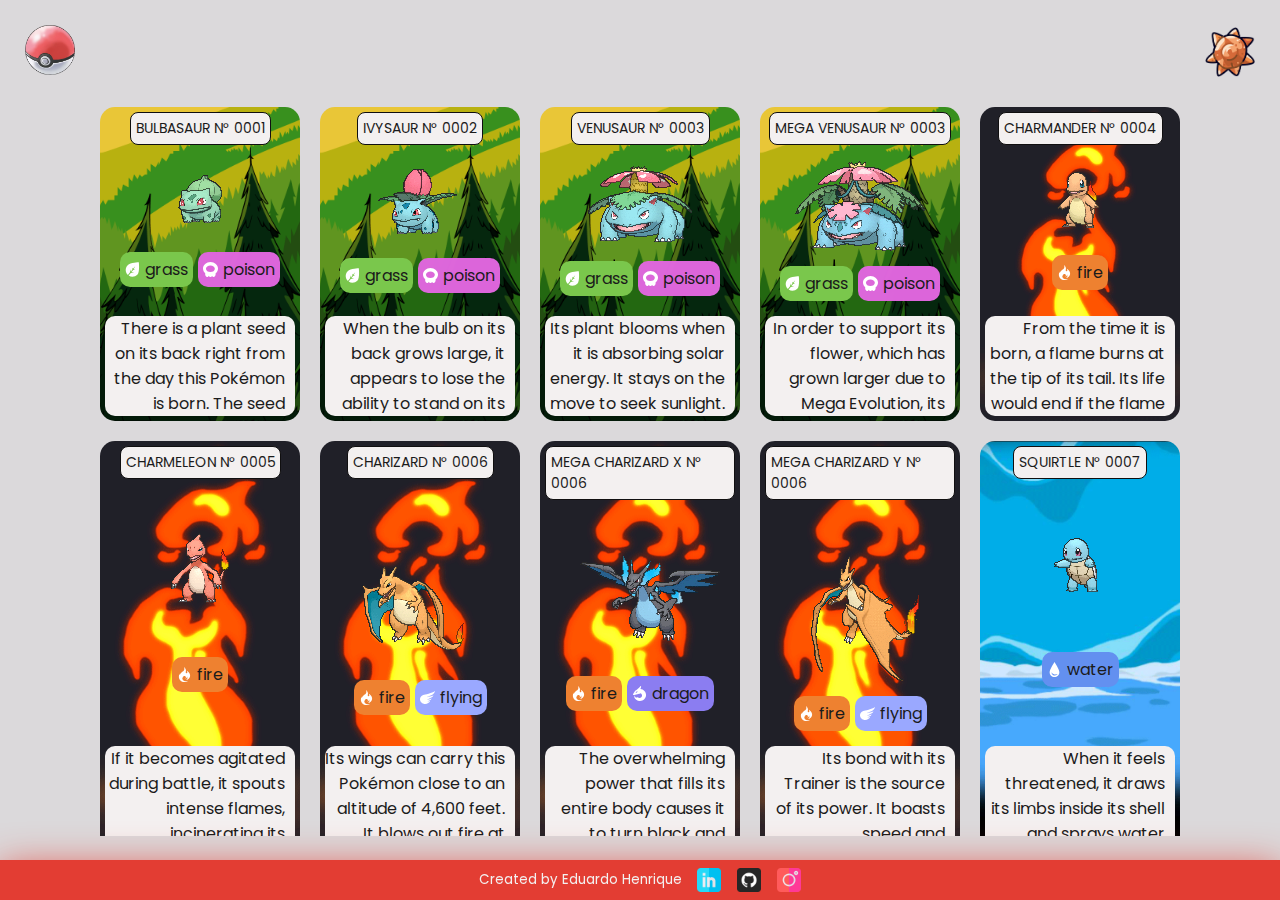
==== commit 73a7b055: "responsive-v1" ====
--- a/index.html
+++ b/index.html
@@ -11,6 +11,7 @@
     <link rel="stylesheet" href="./src/css/style.css">
     <link rel="stylesheet" href="./src/css/dark_theme.css">
     <link rel="stylesheet" href="./src/css/types.css">
+    <link rel="stylesheet" href="src/css/responsive.css">
 
     <link rel="preconnect" href="https://fonts.googleapis.com">
     <link rel="preconnect" href="https://fonts.gstatic.com" crossorigin>
--- a/src/css/types.css
+++ b/src/css/types.css
@@ -9,9 +9,17 @@
     height: 15px;
 }
 
-.fire-poke-card, .water-poke-card, .grass-poke-card, .bug-poke-card, .flying-poke-card, .normal-poke-card, .dark-poke-card,
-.poison-poke-card, .electric-poke-card, .ghost-poke-card, .ground-poke-card, .fairy-poke-card, .fighting-poke-card,
-.psychic-poke-card, .ice-poke-card, .rock-poke-card, .dragon-poke-card{
+.poke-type{
+    display: flex;
+    align-items: center;
+    justify-content: space-between;
+    gap: 5px;
+
+    padding: 5px;
+    border-radius: 10px;
+}
+
+.poke-card{
     width: 200px;
     padding: 5px;
 
@@ -26,22 +34,8 @@
     transition: 0.2s ease-in;
 }
 
-.grass-type, .poison-type, .fire-type, .flying-type, .water-type, .bug-type, .dragon-type, .normal-type, .psychic-type,
-.fighting-type, .dark-type, .rock-type, .ground-type, .electric-type, .steel-type, .ghost-type, .fairy-type, .ice-type{
-    display: flex;
-    align-items: center;
-    justify-content: space-between;
-    gap: 5px;
-
-    padding: 5px;
-    border-radius: 10px;
-}
-
 /* hover dos cards */
-.fire-poke-card:hover, .water-poke-card:hover, .grass-poke-card:hover, .bug-poke-card:hover, .flying-poke-card:hover,
-.normal-poke-card:hover, .dark-poke-card:hover, .poison-poke-card:hover, .electric-poke-card:hover, .ghost-poke-card:hover,
-.ground-poke-card:hover, .fairy-poke-card:hover, .fighting-poke-card:hover, .psychic-poke-card:hover, .ice-poke-card:hover,
-.rock-poke-card:hover, .dragon-poke-card:hover{
+.poke-card:hover{
     transform: scale(1.05);
     cursor: pointer;
 }
--- a/src/css/responsive.css
+++ b/src/css/responsive.css
@@ -0,0 +1,26 @@
+:root{
+    /* colors */
+    --white: #f3f0f0;
+    --dark: #100F10;
+    --medium-dark: #1b1b1b;
+    --red: #E33D33;
+
+    --background: #DBD9DB;
+
+    /* measurements */
+    --medium: 0.875rem;
+}
+
+@media only screen and (max-width: 600px){
+    header{
+        padding: 15px;
+    }
+
+    .logo, .button-img{
+        width: 3rem;
+    }
+
+    .poke-card{
+        width: 90%;
+    }
+}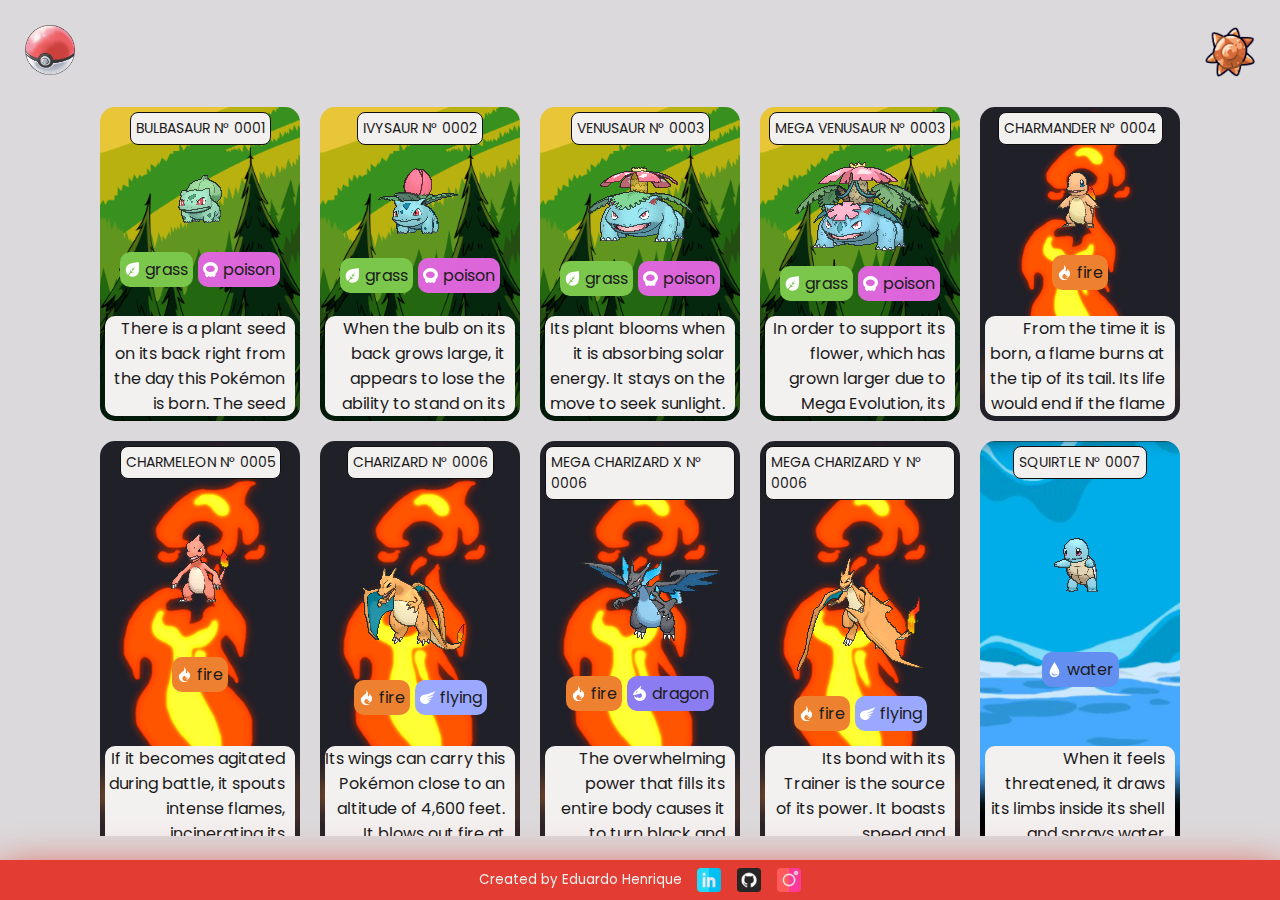
==== commit de8c606a: "little_fixes" ====
--- a/index.html
+++ b/index.html
@@ -17,7 +17,7 @@
     <link rel="preconnect" href="https://fonts.gstatic.com" crossorigin>
     <link href="https://fonts.googleapis.com/css2?family=Poppins:wght@300;500;800&display=swap" rel="stylesheet">
 
-    <title>LegendyDex - The ultimate PokeDex</title>
+    <title>The ultimate PokeDex Project</title>
 </head>
 <body>
     <header>
